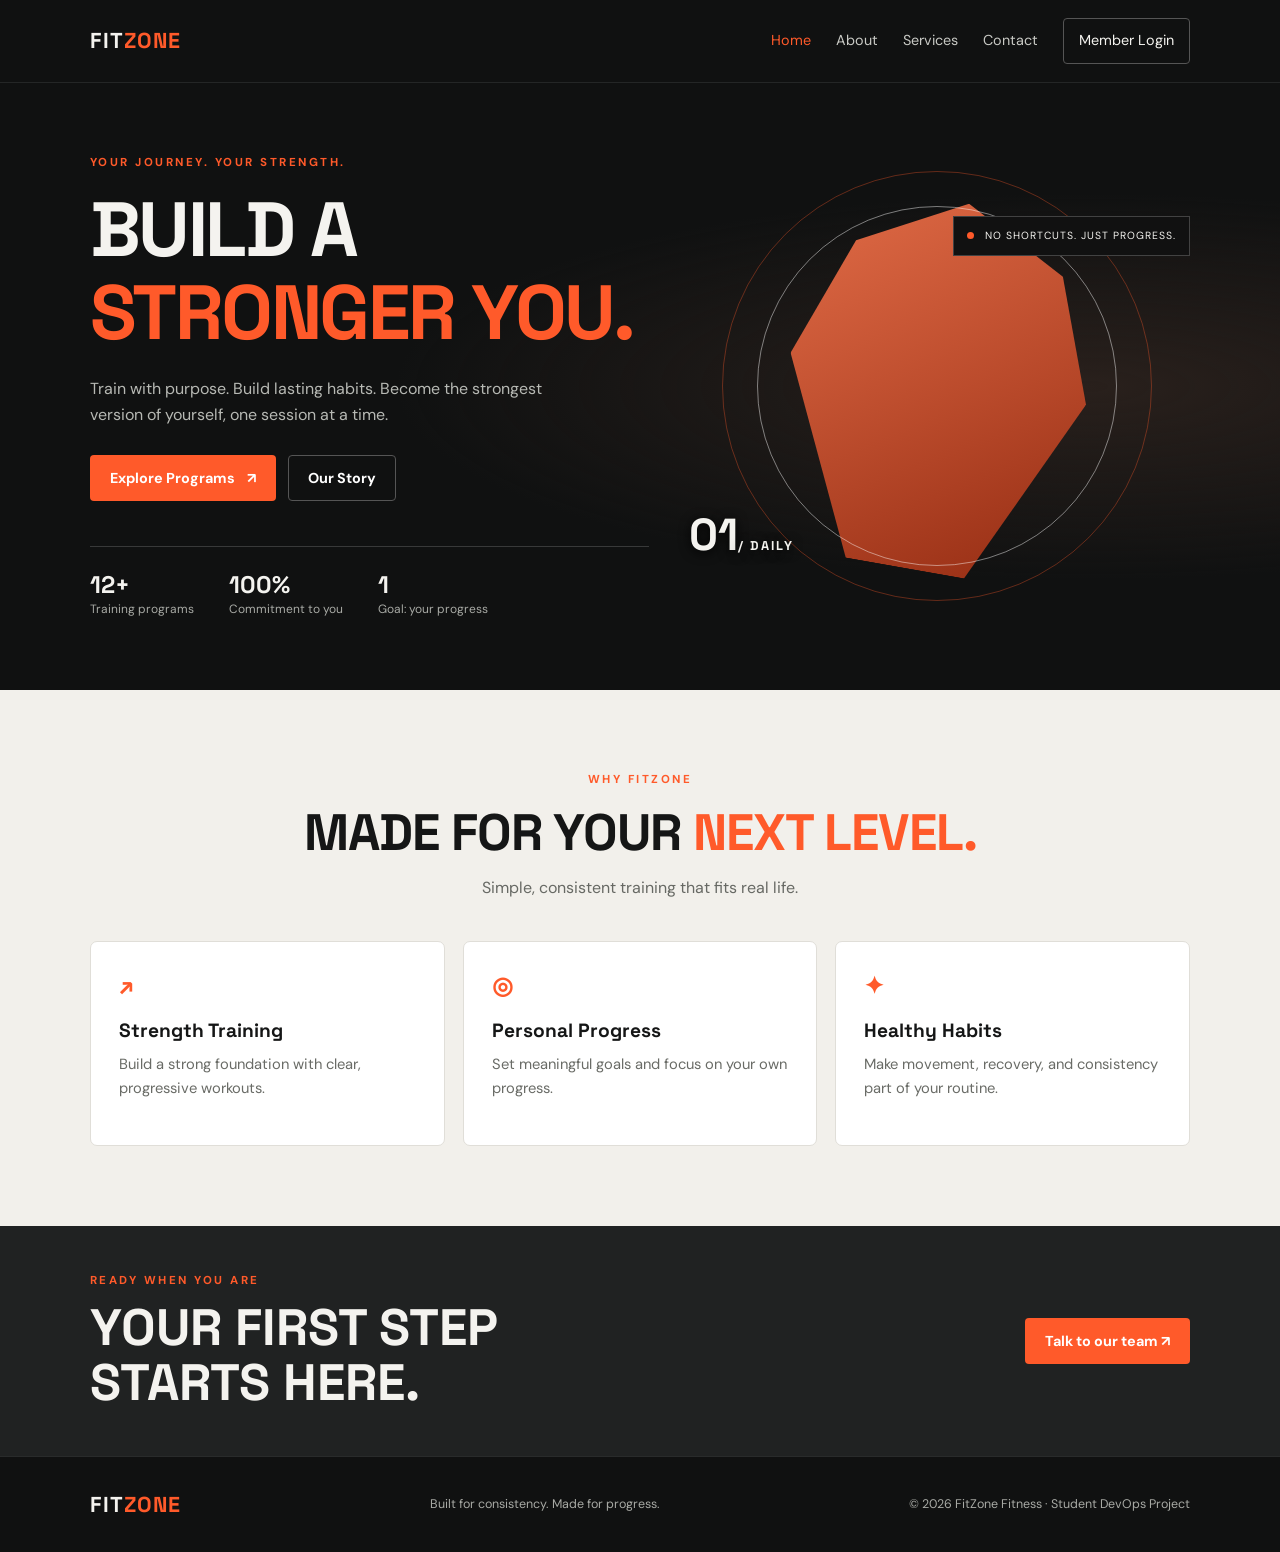
==== index.html @ e105047c "Add initial FitZone website" ====
<!DOCTYPE html>
<html lang="en">
<head>
  <meta charset="UTF-8">
  <meta name="viewport" content="width=device-width, initial-scale=1.0">
  <meta name="description" content="FitZone helps you build strength, confidence, and healthy habits.">
  <title>FitZone | Home</title>
  <link rel="stylesheet" href="style.css">
  <script src="script.js" defer></script>
</head>
<body>
  <header class="site-header">
    <a class="logo" href="index.html" aria-label="FitZone home">FIT<span>ZONE</span></a>
    <button class="menu-toggle" aria-label="Toggle navigation" aria-expanded="false">☰</button>
    <nav class="nav-links" aria-label="Main navigation">
      <a class="active" href="index.html">Home</a><a href="about.html">About</a>
      <a href="services.html">Services</a><a href="contact.html">Contact</a><a class="nav-cta" href="login.html">Member Login</a>
    </nav>
  </header>
  <main>
    <section class="hero">
      <div class="hero-content">
        <p class="eyebrow">YOUR JOURNEY. YOUR STRENGTH.</p>
        <h1>BUILD A<br><span>STRONGER YOU.</span></h1>
        <p class="hero-copy">Train with purpose. Build lasting habits. Become the strongest version of yourself, one session at a time.</p>
        <div class="hero-actions"><a class="button button-primary" href="services.html">Explore Programs <span>↗</span></a><a class="button button-ghost" href="about.html">Our Story</a></div>
        <div class="hero-stats"><div><strong>12+</strong><small>Training programs</small></div><div><strong>100%</strong><small>Commitment to you</small></div><div><strong>1</strong><small>Goal: your progress</small></div></div>
      </div>
      <div class="hero-visual" role="img" aria-label="Abstract fitness graphic">
        <div class="visual-ring ring-one"></div><div class="visual-ring ring-two"></div>
        <div class="visual-label"><span class="pulse"></span> NO SHORTCUTS. JUST PROGRESS.</div>
        <div class="visual-number">01<span>/ DAILY</span></div>
      </div>
    </section>
    <section class="section section-light">
      <div class="section-heading"><p class="eyebrow">WHY FITZONE</p><h2>MADE FOR YOUR <span>NEXT LEVEL.</span></h2><p>Simple, consistent training that fits real life.</p></div>
      <div class="feature-grid">
        <article class="feature-card"><div class="feature-icon">↗</div><h3>Strength Training</h3><p>Build a strong foundation with clear, progressive workouts.</p></article>
        <article class="feature-card"><div class="feature-icon">◎</div><h3>Personal Progress</h3><p>Set meaningful goals and focus on your own progress.</p></article>
        <article class="feature-card"><div class="feature-icon">✦</div><h3>Healthy Habits</h3><p>Make movement, recovery, and consistency part of your routine.</p></article>
      </div>
    </section>
    <section class="callout"><div><p class="eyebrow">READY WHEN YOU ARE</p><h2>YOUR FIRST STEP<br>STARTS HERE.</h2></div><a class="button button-primary" href="contact.html">Talk to our team ↗</a></section>
  </main>
  <footer class="site-footer"><a class="logo" href="index.html">FIT<span>ZONE</span></a><p>Built for consistency. Made for progress.</p><p>© <span class="year"></span> FitZone Fitness · Student DevOps Project</p></footer>
</body>
</html>
---- style.css ----
@import url('https://fonts.googleapis.com/css2?family=DM+Sans:wght@400;500;600;700&family=Space+Grotesk:wght@400;500;600;700&display=swap');

:root{--bg:#101111;--panel:#191b1b;--panel-2:#222424;--text:#f4f3ef;--muted:#a8aaa5;--accent:#ff5a2a;--accent-light:#ff805b;--line:#343636;--light:#f2f0eb;--dark:#151616}
*{box-sizing:border-box;margin:0;padding:0}
html{scroll-behavior:smooth}
body{font-family:"DM Sans",Arial,sans-serif;background:var(--bg);color:var(--text);line-height:1.65}
a{color:inherit}
.site-header{min-height:82px;padding:18px 7%;display:flex;justify-content:space-between;align-items:center;gap:24px;background:#101111;border-bottom:1px solid #242626;position:relative;z-index:10}
.logo{font-family:"Space Grotesk",Arial,sans-serif;font-weight:700;letter-spacing:1px;font-size:1.35rem;text-decoration:none;color:var(--text)}
.logo span{color:var(--accent)}
.nav-links{display:flex;align-items:center;gap:25px}
.nav-links a{text-decoration:none;color:#c9cac5;font-size:.9rem;transition:color .2s}
.nav-links a:hover,.nav-links a.active{color:var(--accent)}
.nav-links .nav-cta{border:1px solid #555;padding:10px 15px;border-radius:4px;color:var(--text)}
.nav-links .nav-cta:hover{border-color:var(--accent);color:var(--accent)}
.menu-toggle{display:none;background:transparent;color:white;border:1px solid var(--line);padding:7px 11px;font-size:1.3rem;border-radius:4px}
.hero{min-height:590px;padding:70px 7%;display:grid;grid-template-columns:1.05fr .95fr;align-items:center;gap:35px;overflow:hidden;background:radial-gradient(ellipse at 85% 50%,#29201c 0,transparent 45%),#101111}
.hero-content{max-width:620px;position:relative;z-index:1}
.eyebrow{font-size:.72rem;letter-spacing:2.5px;font-weight:700;color:var(--accent);margin-bottom:16px}
h1,h2,h3{font-family:"Space Grotesk",Arial,sans-serif;line-height:1.08}
.hero h1,.page-hero h1,.login-intro h1{font-size:clamp(2.8rem,6vw,5.2rem);letter-spacing:-2.5px;font-weight:700}
h1 span,h2 span{color:var(--accent)}
.hero-copy{max-width:470px;color:#b7b9b4;margin:22px 0 27px}
.hero-actions{display:flex;flex-wrap:wrap;gap:12px}
.button{display:inline-flex;align-items:center;justify-content:center;gap:12px;text-decoration:none;border:1px solid transparent;border-radius:4px;padding:13px 19px;font:700 .9rem "DM Sans",Arial,sans-serif;cursor:pointer;transition:transform .2s,background .2s}
.button:hover{transform:translateY(-2px)}
.button-primary{background:var(--accent);color:#fff}
.button-primary:hover{background:#e94b20}
.button-ghost{border-color:#555;background:transparent;color:#fff}
.button-ghost:hover{border-color:var(--accent)}
.hero-stats{display:flex;gap:35px;margin-top:45px;padding-top:22px;border-top:1px solid #383939}
.hero-stats div{display:flex;flex-direction:column}
.hero-stats strong{font:700 1.5rem "Space Grotesk",Arial,sans-serif}
.hero-stats small{font-size:.75rem;color:var(--muted)}
.hero-visual{height:410px;position:relative;display:flex;align-items:center;justify-content:center;isolation:isolate}
.hero-visual:before{content:"";position:absolute;width:300px;height:370px;background:linear-gradient(145deg,#ff794f,#a62f12);clip-path:polygon(50% 0,85% 15%,100% 48%,70% 100%,30% 100%,0 48%,15% 15%);opacity:.88;transform:rotate(10deg);z-index:-1}
.visual-ring{position:absolute;border:1px solid rgba(255,255,255,.45);border-radius:50%;width:360px;height:360px}
.ring-two{width:430px;height:430px;border-color:rgba(255,90,42,.35)}
.visual-label{position:absolute;top:35px;right:0;font-size:.65rem;letter-spacing:1px;background:#111;padding:10px 13px;border:1px solid #424242}
.pulse{display:inline-block;width:7px;height:7px;background:var(--accent);border-radius:50%;margin-right:7px}
.visual-number{position:absolute;bottom:28px;left:5px;font:700 2.8rem "Space Grotesk",sans-serif;text-shadow:0 2px 12px #000}
.visual-number span{font-size:.8rem;letter-spacing:2px}
.section{padding:80px 7%}
.section-light{background:var(--light);color:var(--dark)}
.section-heading{text-align:center;max-width:720px;margin:0 auto 40px}
.section-heading h2,.split-section h2,.contact-info h2{font-size:clamp(2rem,4vw,3.4rem);letter-spacing:-1px}
.section-heading>p:last-child{color:#676964;margin-top:14px}
.feature-grid{display:grid;grid-template-columns:repeat(3,minmax(0,1fr));gap:18px;max-width:1150px;margin:0 auto}
.feature-card{padding:28px;background:#fff;border:1px solid #e0ded8;border-radius:7px;min-height:205px}
.feature-icon{font:700 1.5rem "Space Grotesk",sans-serif;color:var(--accent);margin-bottom:20px}
.feature-card h3,.program-card h3{font-size:1.2rem;margin-bottom:10px}
.feature-card p,.program-card p{font-size:.92rem;color:#696b66}
.callout{padding:45px 7%;display:flex;align-items:center;justify-content:space-between;gap:24px;background:#202222}
.callout h2{font-size:clamp(2rem,4vw,3.3rem)}
.callout .eyebrow{margin-bottom:10px}
.site-footer{padding:30px 7%;display:flex;align-items:center;justify-content:space-between;gap:18px;flex-wrap:wrap;border-top:1px solid #292b2b;color:var(--muted);font-size:.78rem}
.site-footer .logo{color:var(--text)}
.page-hero{padding:75px 7% 80px;background:radial-gradient(ellipse at 80% 30%,#30211b 0,transparent 45%),#141515}
.page-hero h1{font-size:clamp(2.8rem,6vw,4.8rem)}
.page-hero>p:last-child{max-width:600px;color:#b7b9b4;margin-top:22px}
.split-section{display:grid;grid-template-columns:.9fr 1.1fr;gap:65px;align-items:start}
.prose p{color:#555752;margin-bottom:18px}
.text-link{display:inline-block;color:var(--accent);font-weight:700;text-decoration:none;margin-top:12px}
.text-link:hover{text-decoration:underline}
.program-grid{display:grid;grid-template-columns:repeat(3,minmax(0,1fr));gap:18px;max-width:1200px;margin:0 auto}
.program-card{background:#fff;border:1px solid #dedcd6;border-radius:7px;padding:26px;display:flex;flex-direction:column;align-items:flex-start}
.program-card.featured{border-top:4px solid var(--accent);padding-top:23px}
.program-tag{font-size:.68rem;letter-spacing:1.5px;color:#777971;font-weight:700}
.program-symbol{font-size:2rem;color:var(--accent);margin:25px 0 18px}
.program-card ul{padding-left:19px;margin:18px 0 24px;color:#555752;font-size:.88rem}
.program-card li{margin:7px 0}
.program-card .text-link{margin-top:auto}
.notice{max-width:1200px;margin:24px auto 0;font-size:.8rem;color:#686a64}
.contact-layout{display:grid;grid-template-columns:.8fr 1.2fr;gap:55px;align-items:start}
.contact-info>p:not(.eyebrow){color:#686a64;margin:22px 0;max-width:400px}
.contact-detail{display:flex;flex-direction:column;border-top:1px solid #d5d3cc;padding:17px 0;gap:4px}
.contact-detail span{font-size:.7rem;color:#777971;letter-spacing:1.5px;font-weight:700}
.contact-detail strong{font-size:.95rem}
.form-card{background:#fff;color:#1b1c1a;padding:30px;border:1px solid #dedcd6;border-radius:7px}
.form-card label{display:block;font-size:.85rem;font-weight:700;margin:15px 0 7px}
.form-card input,.form-card textarea,.form-card select{width:100%;padding:12px 13px;border:1px solid #d3d2cc;border-radius:4px;font:inherit;color:#20211f;background:#fff}
.form-card input:focus,.form-card textarea:focus,.form-card select:focus{outline:2px solid #ffb49e;border-color:var(--accent)}
.form-card textarea{resize:vertical}
.form-submit{width:100%;margin-top:20px}
.form-status{margin-top:12px;font-size:.88rem;font-weight:600;color:#287143;min-height:1.4em}
.login-main{padding:70px 7%;min-height:570px;display:grid;grid-template-columns:1fr .8fr;align-items:center;gap:70px;background:radial-gradient(ellipse at 20% 20%,#2d211c 0,transparent 40%),#111212}
.login-intro{max-width:590px}
.login-intro h1{font-size:clamp(2.6rem,5vw,4.5rem)}
.login-intro>p:not(.eyebrow){color:#b7b9b4;max-width:440px;margin:20px 0}
.login-card{max-width:450px;width:100%;justify-self:center}
.login-mark{width:48px;height:48px;display:grid;place-items:center;background:var(--accent);color:#fff;font-weight:700;font-family:"Space Grotesk",sans-serif;border-radius:5px;margin-bottom:20px}
.login-card h2{font-size:1.8rem}
.muted{color:#74766f;font-size:.85rem;margin-top:5px}
.form-footnote{font-size:.83rem;text-align:center;margin-top:20px;color:#696b66}
.form-footnote a{color:#d84720;font-weight:700}
@media(max-width:850px){.site-header{padding:16px 5%}.nav-links{gap:14px}.hero{padding:60px 5%;grid-template-columns:1fr .8fr}.hero-visual{transform:scale(.85)}.section,.page-hero{padding-left:5%;padding-right:5%}.program-grid{grid-template-columns:1fr 1fr}.contact-layout{gap:30px}.login-main{padding-left:5%;padding-right:5%;gap:30px}}
@media(max-width:650px){.site-header{flex-wrap:wrap}.menu-toggle{display:block}.nav-links{display:none;flex-direction:column;align-items:stretch;width:100%;gap:0}.nav-links.open{display:flex}.nav-links a{padding:12px 4px;border-top:1px solid #292b2b}.nav-links .nav-cta{border:0;padding:12px 4px}.hero{grid-template-columns:1fr;padding-top:55px}.hero-visual{height:300px;transform:scale(.78);margin:-15px 0}.hero-stats{gap:20px}.hero-stats strong{font-size:1.25rem}.feature-grid,.program-grid,.split-section,.contact-layout,.login-main{grid-template-columns:1fr}.section{padding-top:60px;padding-bottom:60px}.feature-grid{gap:13px}.callout{align-items:flex-start;flex-direction:column}.page-hero{padding-top:55px;padding-bottom:60px}.split-section{gap:25px}.login-main{padding-top:55px;padding-bottom:55px}.login-card{margin-top:10px}.site-footer{flex-direction:column;align-items:flex-start;gap:9px}}
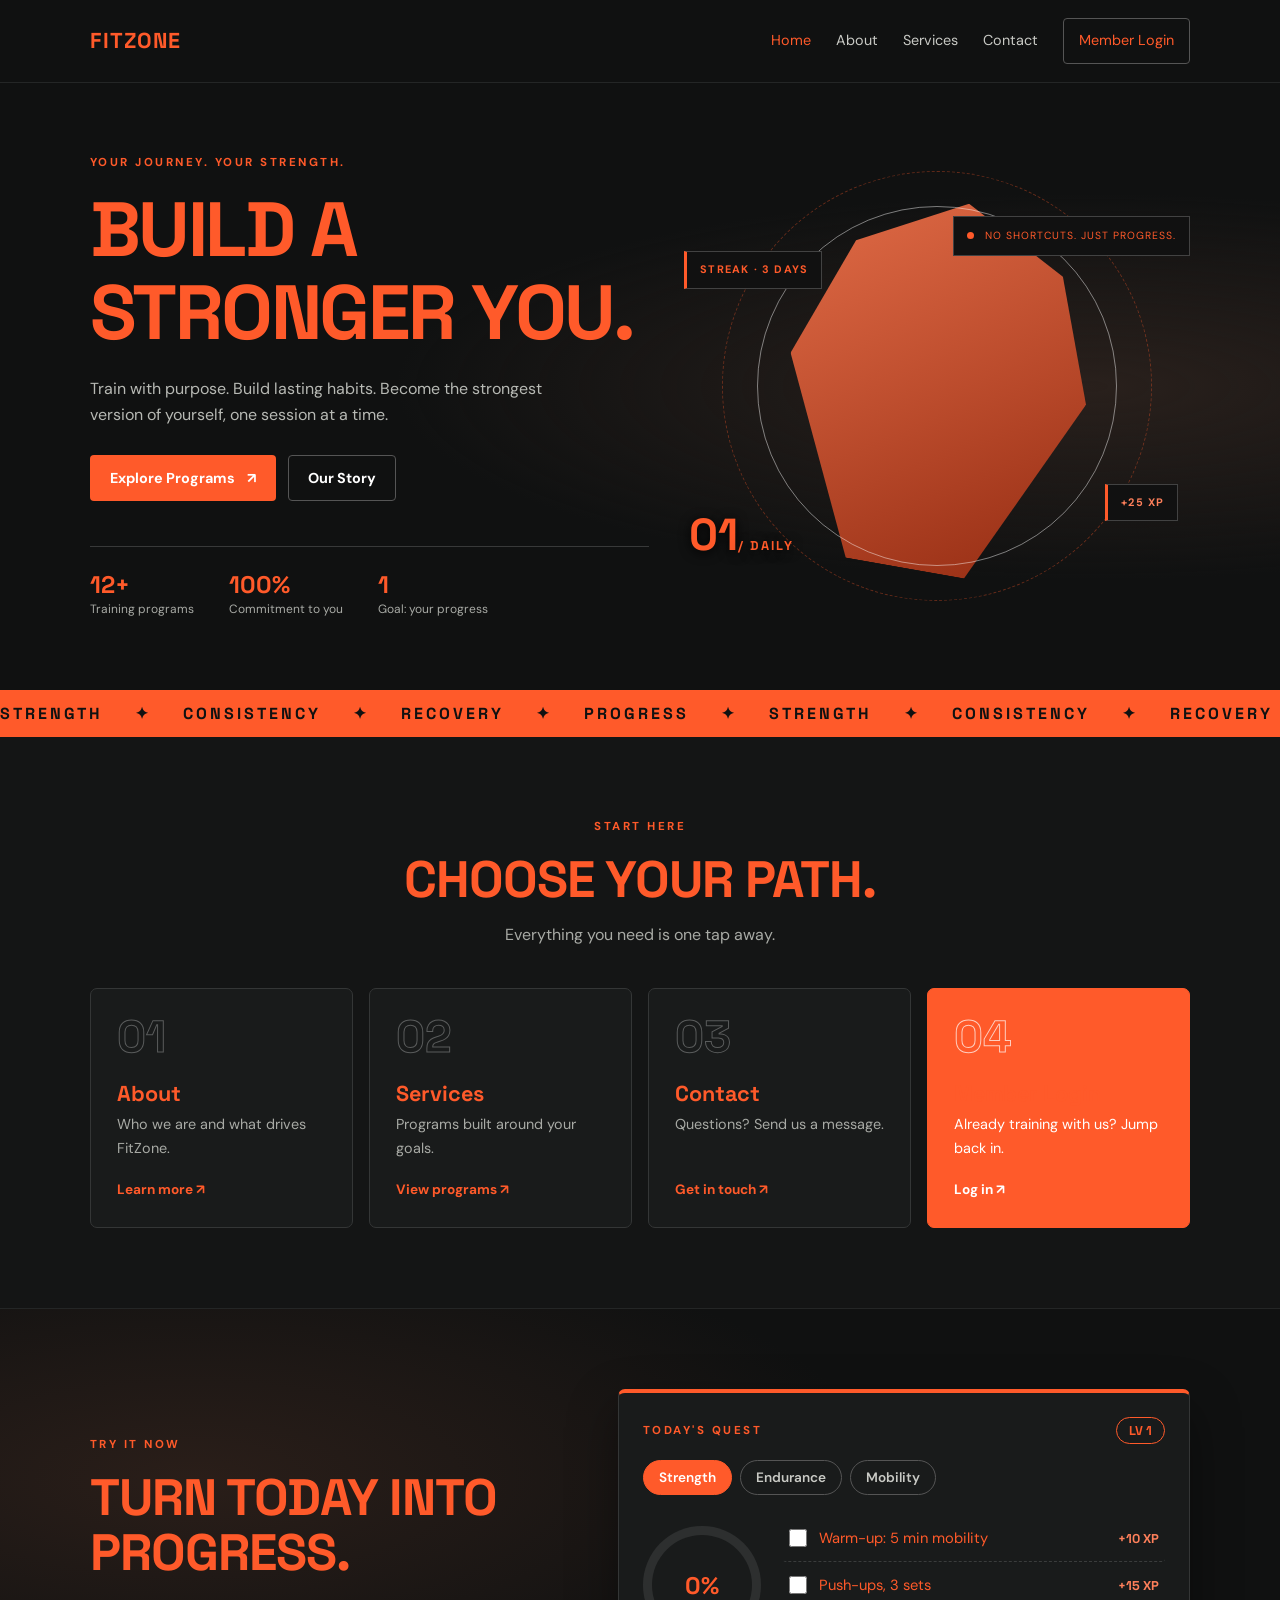
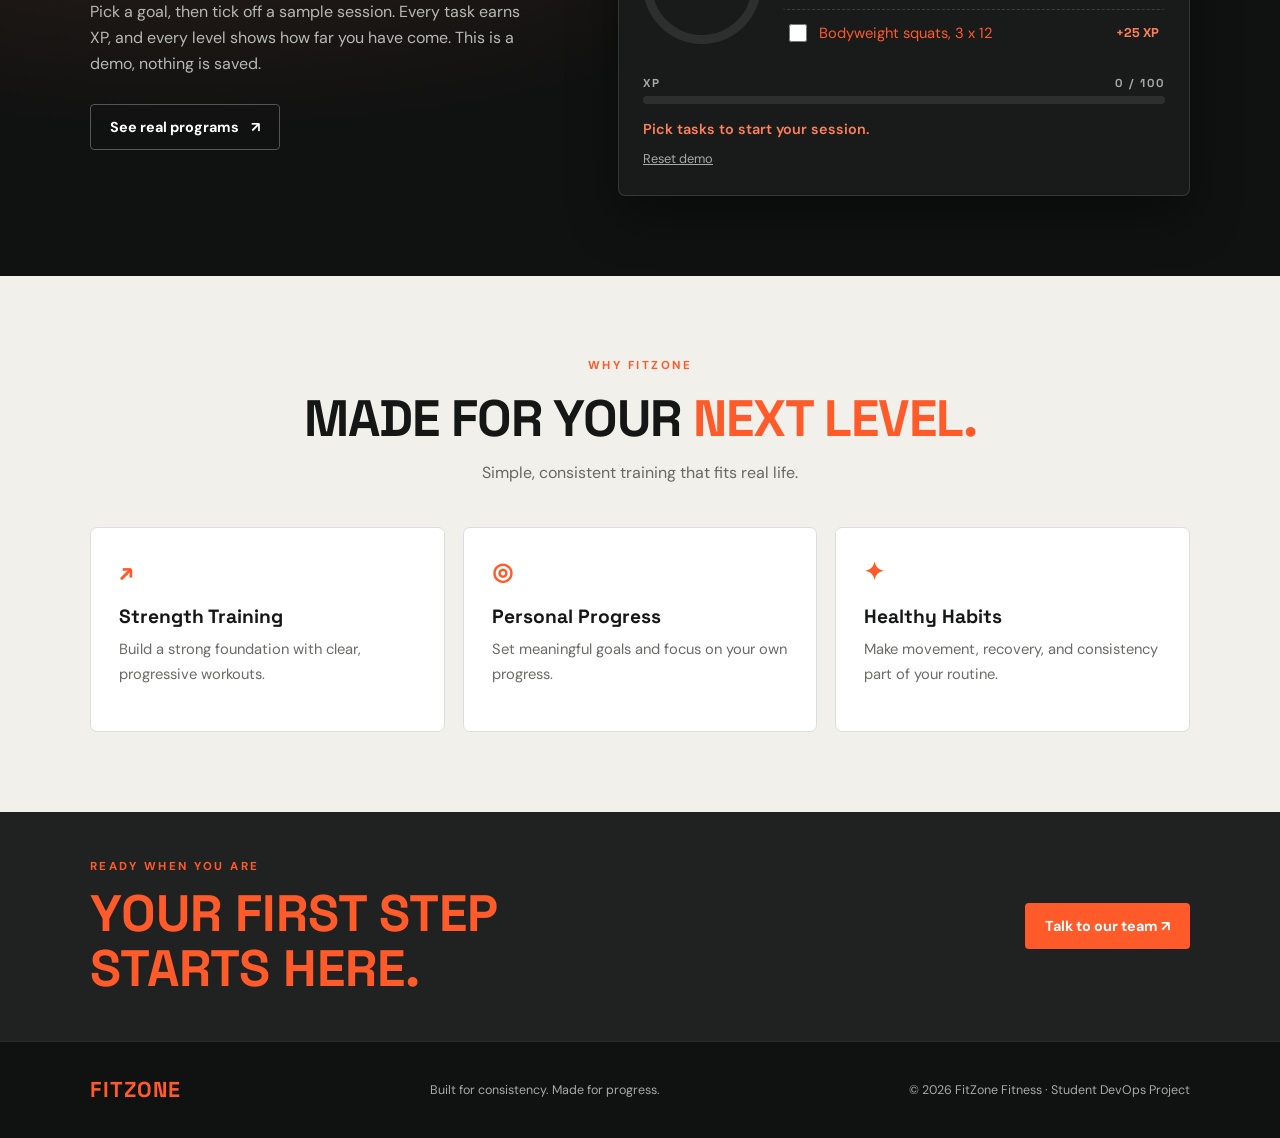
==== commit c8a19c07: "Modified index.html file and added home.css and home.js file for creting my version of homepage" ====
--- a/index.html
+++ b/index.html
@@ -6,32 +6,123 @@
   <meta name="description" content="FitZone helps you build strength, confidence, and healthy habits.">
   <title>FitZone | Home</title>
   <link rel="stylesheet" href="style.css">
+  <link rel="stylesheet" href="home.css"><!-- home page only; loads after style.css -->
   <script src="script.js" defer></script>
+  <script src="home.js" defer></script><!-- home page only -->
 </head>
-<body>
+<body class="home-page">
   <header class="site-header">
     <a class="logo" href="index.html" aria-label="FitZone home">FIT<span>ZONE</span></a>
     <button class="menu-toggle" aria-label="Toggle navigation" aria-expanded="false">☰</button>
     <nav class="nav-links" aria-label="Main navigation">
-      <a class="active" href="index.html">Home</a><a href="about.html">About</a>
+      <a class="active" href="index.html" aria-current="page">Home</a><a href="about.html">About</a>
       <a href="services.html">Services</a><a href="contact.html">Contact</a><a class="nav-cta" href="login.html">Member Login</a>
     </nav>
   </header>
   <main>
+
+    <!-- HERO (original content kept; stats now count up, visual now moves) -->
     <section class="hero">
       <div class="hero-content">
         <p class="eyebrow">YOUR JOURNEY. YOUR STRENGTH.</p>
         <h1>BUILD A<br><span>STRONGER YOU.</span></h1>
         <p class="hero-copy">Train with purpose. Build lasting habits. Become the strongest version of yourself, one session at a time.</p>
         <div class="hero-actions"><a class="button button-primary" href="services.html">Explore Programs <span>↗</span></a><a class="button button-ghost" href="about.html">Our Story</a></div>
-        <div class="hero-stats"><div><strong>12+</strong><small>Training programs</small></div><div><strong>100%</strong><small>Commitment to you</small></div><div><strong>1</strong><small>Goal: your progress</small></div></div>
+        <div class="hero-stats">
+          <div><strong data-count="12" data-suffix="+">12+</strong><small>Training programs</small></div>
+          <div><strong data-count="100" data-suffix="%">100%</strong><small>Commitment to you</small></div>
+          <div><strong data-count="1">1</strong><small>Goal: your progress</small></div>
+        </div>
       </div>
-      <div class="hero-visual" role="img" aria-label="Abstract fitness graphic">
+      <div class="hero-visual" role="img" aria-label="Abstract fitness graphic with a daily streak and XP badge">
         <div class="visual-ring ring-one"></div><div class="visual-ring ring-two"></div>
         <div class="visual-label"><span class="pulse"></span> NO SHORTCUTS. JUST PROGRESS.</div>
+        <div class="home-chip home-chip-a">STREAK · 3 DAYS</div>
+        <div class="home-chip home-chip-b">+25 XP</div>
         <div class="visual-number">01<span>/ DAILY</span></div>
       </div>
     </section>
+
+    <!-- SCROLLING BAND -->
+    <div class="home-ticker" aria-hidden="true">
+      <div class="home-ticker-track">
+        <span>STRENGTH</span><span>✦</span><span>CONSISTENCY</span><span>✦</span><span>RECOVERY</span><span>✦</span><span>PROGRESS</span><span>✦</span>
+        <span>STRENGTH</span><span>✦</span><span>CONSISTENCY</span><span>✦</span><span>RECOVERY</span><span>✦</span><span>PROGRESS</span><span>✦</span>
+      </div>
+    </div>
+
+    <!-- PAGE CARDS: one per team page -->
+    <section class="section home-paths" aria-labelledby="home-paths-title">
+      <div class="section-heading home-reveal">
+        <p class="eyebrow">START HERE</p>
+        <h2 id="home-paths-title">CHOOSE YOUR <span>PATH.</span></h2>
+        <p>Everything you need is one tap away.</p>
+      </div>
+      <div class="home-path-grid">
+        <a class="home-path home-reveal" href="about.html">
+          <span class="home-path-num">01</span>
+          <h3>About</h3>
+          <p>Who we are and what drives FitZone.</p>
+          <span class="home-path-go">Learn more <b>↗</b></span>
+        </a>
+        <a class="home-path home-reveal" href="services.html">
+          <span class="home-path-num">02</span>
+          <h3>Services</h3>
+          <p>Programs built around your goals.</p>
+          <span class="home-path-go">View programs <b>↗</b></span>
+        </a>
+        <a class="home-path home-reveal" href="contact.html">
+          <span class="home-path-num">03</span>
+          <h3>Contact</h3>
+          <p>Questions? Send us a message.</p>
+          <span class="home-path-go">Get in touch <b>↗</b></span>
+        </a>
+        <a class="home-path home-path-hot home-reveal" href="login.html">
+          <span class="home-path-num">04</span>
+          <h3>Member Login</h3>
+          <p>Already training with us? Jump back in.</p>
+          <span class="home-path-go">Log in <b>↗</b></span>
+        </a>
+      </div>
+    </section>
+
+    <!-- INTERACTIVE DAILY QUEST (sample data only) -->
+    <section class="section home-quest" aria-labelledby="home-quest-title">
+      <div class="home-quest-layout">
+        <div class="home-reveal">
+          <p class="eyebrow">TRY IT NOW</p>
+          <h2 id="home-quest-title">TURN TODAY INTO <span>PROGRESS.</span></h2>
+          <p class="home-quest-copy">Pick a goal, then tick off a sample session. Every task earns XP, and every level shows how far you have come. This is a demo, nothing is saved.</p>
+          <a class="button button-ghost" href="services.html">See real programs <span>↗</span></a>
+        </div>
+
+        <div class="home-panel home-reveal" aria-label="Sample daily quest">
+          <div class="home-panel-top">
+            <span class="home-panel-title">TODAY'S QUEST</span>
+            <span class="home-level" id="home-level">LV 1</span>
+          </div>
+
+          <div class="home-goals" role="group" aria-label="Choose a goal">
+            <button type="button" class="home-goal" data-goal="strength" aria-pressed="true">Strength</button>
+            <button type="button" class="home-goal" data-goal="endurance" aria-pressed="false">Endurance</button>
+            <button type="button" class="home-goal" data-goal="mobility" aria-pressed="false">Mobility</button>
+          </div>
+
+          <div class="home-panel-body">
+            <div class="home-ring" id="home-ring" style="--p:0" aria-hidden="true"><span id="home-pct">0%</span></div>
+            <ul class="home-tasks" id="home-tasks"></ul>
+          </div>
+
+          <div class="home-xp-row"><span>XP</span><span id="home-xp-text">0 / 100</span></div>
+          <div class="home-xp-bar" aria-hidden="true"><i id="home-xp-fill"></i></div>
+
+          <p class="home-msg" id="home-msg" aria-live="polite">Pick tasks to start your session.</p>
+          <button type="button" class="home-reset" id="home-reset">Reset demo</button>
+        </div>
+      </div>
+    </section>
+
+    <!-- WHY FITZONE (original content kept) -->
     <section class="section section-light">
       <div class="section-heading"><p class="eyebrow">WHY FITZONE</p><h2>MADE FOR YOUR <span>NEXT LEVEL.</span></h2><p>Simple, consistent training that fits real life.</p></div>
       <div class="feature-grid">
@@ -40,6 +131,8 @@
         <article class="feature-card"><div class="feature-icon">✦</div><h3>Healthy Habits</h3><p>Make movement, recovery, and consistency part of your routine.</p></article>
       </div>
     </section>
+
+    <!-- CALLOUT (original content kept) -->
     <section class="callout"><div><p class="eyebrow">READY WHEN YOU ARE</p><h2>YOUR FIRST STEP<br>STARTS HERE.</h2></div><a class="button button-primary" href="contact.html">Talk to our team ↗</a></section>
   </main>
   <footer class="site-footer"><a class="logo" href="index.html">FIT<span>ZONE</span></a><p>Built for consistency. Made for progress.</p><p>© <span class="year"></span> FitZone Fitness · Student DevOps Project</p></footer>
--- a/style.css
+++ b/style.css
@@ -1,6 +1,6 @@
 @import url('https://fonts.googleapis.com/css2?family=DM+Sans:wght@400;500;600;700&family=Space+Grotesk:wght@400;500;600;700&display=swap');
 
-:root{--bg:#101111;--panel:#191b1b;--panel-2:#222424;--text:#f4f3ef;--muted:#a8aaa5;--accent:#ff5a2a;--accent-light:#ff805b;--line:#343636;--light:#f2f0eb;--dark:#151616}
+:root{--bg:#101111;--panel:#191b1b;--panel-2:#222424;--text:#ff5a2a;--muted:#a8aaa5;--accent:#ff5a2a;--accent-light:#ff805b;--line:#343636;--light:#f2f0eb;--dark:#151616}
 *{box-sizing:border-box;margin:0;padding:0}
 html{scroll-behavior:smooth}
 body{font-family:"DM Sans",Arial,sans-serif;background:var(--bg);color:var(--text);line-height:1.65}
@@ -46,7 +46,7 @@
 .section-heading h2,.split-section h2,.contact-info h2{font-size:clamp(2rem,4vw,3.4rem);letter-spacing:-1px}
 .section-heading>p:last-child{color:#676964;margin-top:14px}
 .feature-grid{display:grid;grid-template-columns:repeat(3,minmax(0,1fr));gap:18px;max-width:1150px;margin:0 auto}
-.feature-card{padding:28px;background:#fff;border:1px solid #e0ded8;border-radius:7px;min-height:205px}
+.feature-card{padding:28px;background:#fff;border:1px solid #d8dfe0;border-radius:7px;min-height:205px}
 .feature-icon{font:700 1.5rem "Space Grotesk",sans-serif;color:var(--accent);margin-bottom:20px}
 .feature-card h3,.program-card h3{font-size:1.2rem;margin-bottom:10px}
 .feature-card p,.program-card p{font-size:.92rem;color:#696b66}
--- a/home.css
+++ b/home.css
@@ -0,0 +1,108 @@
+/* ==========================================================
+   home.css - FitZone HOME PAGE ONLY
+   Loads after style.css and reuses its colours and fonts
+   (var(--accent), var(--panel), "Space Grotesk" ...).
+   Every new class starts with "home-", so no other page is affected.
+   ========================================================== */
+
+/* ---------- hero: make the existing visual move ---------- */
+.home-page .hero-visual::before { animation: home-float 7s ease-in-out infinite alternate; }
+@keyframes home-float { from { transform: rotate(10deg) translateY(0); } to { transform: rotate(14deg) translateY(-14px); } }
+.home-page .ring-one { animation: home-breathe 5s ease-in-out infinite; }
+.home-page .ring-two { border-style: dashed; animation: home-spin 50s linear infinite; }
+@keyframes home-spin { to { transform: rotate(360deg); } }
+@keyframes home-breathe { 50% { transform: scale(1.04); border-color: rgba(255,90,42,.6); } }
+.home-page .pulse { animation: home-blink 1.6s ease-in-out infinite; }
+@keyframes home-blink { 50% { opacity: .25; } }
+
+.home-chip { position: absolute; padding: 9px 13px; font-size: .68rem; letter-spacing: 1.2px; font-weight: 700; background: #111; border: 1px solid #424242; border-left: 3px solid var(--accent); animation: home-bob 4.5s ease-in-out infinite alternate; }
+.home-chip-a { left: 0; top: 70px; }
+.home-chip-b { right: 12px; bottom: 70px; color: var(--accent-light); animation-delay: -2s; }
+@keyframes home-bob { to { transform: translateY(-10px); } }
+
+/* ---------- scrolling band ---------- */
+.home-ticker { overflow: hidden; background: var(--accent); color: #101111; white-space: nowrap; }
+.home-ticker-track { display: inline-flex; gap: 2rem; padding: 13px 0; font: 700 1rem "Space Grotesk", Arial, sans-serif; letter-spacing: 3px; animation: home-scroll 28s linear infinite; }
+@keyframes home-scroll { to { transform: translateX(-50%); } }
+
+/* ---------- page cards ---------- */
+.home-paths { background: #141515; border-bottom: 1px solid #242626; }
+.home-paths .section-heading > p:last-child { color: var(--muted); }
+.home-path-grid { display: grid; grid-template-columns: repeat(4, minmax(0, 1fr)); gap: 16px; max-width: 1150px; margin: 0 auto; }
+.home-path { position: relative; display: flex; flex-direction: column; min-height: 235px; padding: 26px; background: var(--panel); border: 1px solid var(--line); border-radius: 7px; text-decoration: none; overflow: hidden; transition: transform .25s, border-color .25s, background .25s, box-shadow .25s; }
+.home-path::after { content: ""; position: absolute; left: 0; bottom: 0; height: 3px; width: 0; background: var(--accent); transition: width .35s; }
+.home-path:hover, .home-path:focus-visible { transform: translateY(-6px); border-color: var(--accent); background: var(--panel-2); box-shadow: 0 14px 34px rgba(255,90,42,.15); }
+.home-path:hover::after, .home-path:focus-visible::after { width: 100%; }
+.home-path:focus-visible, .home-goal:focus-visible, .home-reset:focus-visible, .home-tasks input:focus-visible { outline: 2px solid var(--accent-light); outline-offset: 3px; }
+.home-path-num { font: 700 2.8rem/1 "Space Grotesk", sans-serif; color: transparent; -webkit-text-stroke: 1px #5a5c5c; transition: -webkit-text-stroke-color .25s; }
+.home-path:hover .home-path-num { -webkit-text-stroke-color: var(--accent); }
+.home-path h3 { margin: 22px 0 8px; font-size: 1.35rem; }
+.home-path p { color: var(--muted); font-size: .9rem; }
+.home-path-go { margin-top: auto; padding-top: 18px; color: var(--accent); font-size: .85rem; font-weight: 700; }
+.home-path-go b { display: inline-block; transition: transform .25s; }
+.home-path:hover .home-path-go b { transform: translate(4px, -4px); }
+.home-path-hot { background: var(--accent); border-color: var(--accent); }
+.home-path-hot:hover, .home-path-hot:focus-visible { background: #e94b20; box-shadow: 0 14px 34px rgba(255,90,42,.4); }
+.home-path-hot p, .home-path-hot .home-path-go { color: #fff; }
+.home-path-hot .home-path-num { -webkit-text-stroke-color: rgba(255,255,255,.7); }
+.home-path-hot::after { background: #fff; }
+
+/* ---------- interactive quest ---------- */
+.home-quest { background: radial-gradient(ellipse at 15% 30%, #2a1e19 0, transparent 45%), #101111; }
+.home-quest-layout { display: grid; grid-template-columns: .9fr 1.1fr; gap: 60px; align-items: center; max-width: 1150px; margin: 0 auto; }
+.home-quest h2 { font-size: clamp(2rem, 4vw, 3.4rem); letter-spacing: -1px; }
+.home-quest-copy { color: #b7b9b4; margin: 18px 0 26px; max-width: 440px; }
+
+.home-panel { padding: 24px; background: var(--panel); border: 1px solid var(--line); border-top: 4px solid var(--accent); border-radius: 7px; box-shadow: 0 20px 50px rgba(0,0,0,.4); }
+.home-panel-top { display: flex; justify-content: space-between; align-items: center; margin-bottom: 16px; }
+.home-panel-title { font-size: .72rem; letter-spacing: 2.5px; font-weight: 700; color: var(--accent); }
+.home-level { padding: 4px 12px; border: 1px solid var(--accent); border-radius: 999px; font: 700 .8rem "Space Grotesk", sans-serif; }
+.home-level.up { animation: home-pop .7s ease-out; background: var(--accent); }
+@keyframes home-pop { 40% { transform: scale(1.35); } }
+
+.home-goals { display: flex; flex-wrap: wrap; gap: 8px; margin-bottom: 20px; }
+.home-goal { padding: 8px 15px; background: transparent; color: #c9cac5; border: 1px solid #555; border-radius: 999px; font: 600 .85rem "DM Sans", Arial, sans-serif; cursor: pointer; transition: background .2s, border-color .2s, color .2s; }
+.home-goal:hover { border-color: var(--accent); }
+.home-goal[aria-pressed="true"] { background: var(--accent); border-color: var(--accent); color: #fff; }
+
+.home-panel-body { display: flex; align-items: center; gap: 22px; }
+.home-ring { flex: none; position: relative; display: grid; place-items: center; width: 118px; height: 118px; border-radius: 50%; background: conic-gradient(var(--accent) calc(var(--p) * 1%), #2d2f2f 0); transition: background .3s; }
+.home-ring::before { content: ""; position: absolute; inset: 9px; border-radius: 50%; background: var(--panel); }
+.home-ring span { position: relative; font: 700 1.5rem "Space Grotesk", sans-serif; }
+.home-tasks { list-style: none; flex: 1; }
+.home-tasks label { display: flex; align-items: center; gap: 12px; padding: 11px 6px; border-bottom: 1px dashed #3a3c3c; cursor: pointer; border-radius: 3px; }
+.home-tasks label:hover { background: rgba(255,90,42,.08); }
+.home-tasks li:last-child label { border-bottom: 0; }
+.home-tasks input { width: 18px; height: 18px; accent-color: var(--accent); flex: none; }
+.home-task-name { flex: 1; font-size: .92rem; }
+.home-task-xp { font: 700 .8rem "Space Grotesk", sans-serif; color: var(--accent-light); }
+.home-tasks input:checked ~ .home-task-name { color: var(--muted); text-decoration: line-through; }
+
+.home-xp-row { display: flex; justify-content: space-between; margin: 20px 0 6px; font: 700 .72rem "Space Grotesk", sans-serif; letter-spacing: 2px; color: var(--muted); }
+.home-xp-bar { height: 8px; background: #2d2f2f; border-radius: 99px; overflow: hidden; }
+.home-xp-bar i { display: block; height: 100%; width: 0; background: linear-gradient(90deg, var(--accent), var(--accent-light)); border-radius: 99px; transition: width .45s ease; }
+.home-msg { min-height: 1.6em; margin-top: 14px; font-size: .9rem; font-weight: 600; color: var(--accent-light); }
+.home-reset { margin-top: 6px; padding: 0; background: none; border: 0; color: var(--muted); font: inherit; font-size: .8rem; text-decoration: underline; cursor: pointer; }
+
+/* ---------- reveal on scroll (only when JS is running) ---------- */
+.home-js .home-reveal { opacity: 0; transform: translateY(22px); transition: opacity .6s, transform .6s; }
+.home-js .home-reveal.in { opacity: 1; transform: none; }
+.home-js .home-path-grid .home-reveal:nth-child(2) { transition-delay: .08s; }
+.home-js .home-path-grid .home-reveal:nth-child(3) { transition-delay: .16s; }
+.home-js .home-path-grid .home-reveal:nth-child(4) { transition-delay: .24s; }
+.home-js .home-path.in:hover { transition-delay: 0s; }
+
+/* ---------- responsive ---------- */
+@media (max-width: 950px) { .home-path-grid { grid-template-columns: 1fr 1fr; } .home-quest-layout { grid-template-columns: 1fr; gap: 35px; } }
+@media (max-width: 650px) {
+  .home-path-grid { grid-template-columns: 1fr; }
+  .home-path { min-height: 0; }
+  .home-panel-body { flex-direction: column; align-items: stretch; }
+  .home-ring { margin: 0 auto; }
+  .home-chip-a { top: 40px; }
+  .home-chip-b { bottom: 30px; }
+}
+@media (prefers-reduced-motion: reduce) {
+  .home-page *, .home-page *::before { animation: none !important; transition: none !important; }
+  .home-js .home-reveal { opacity: 1; transform: none; }
+}
